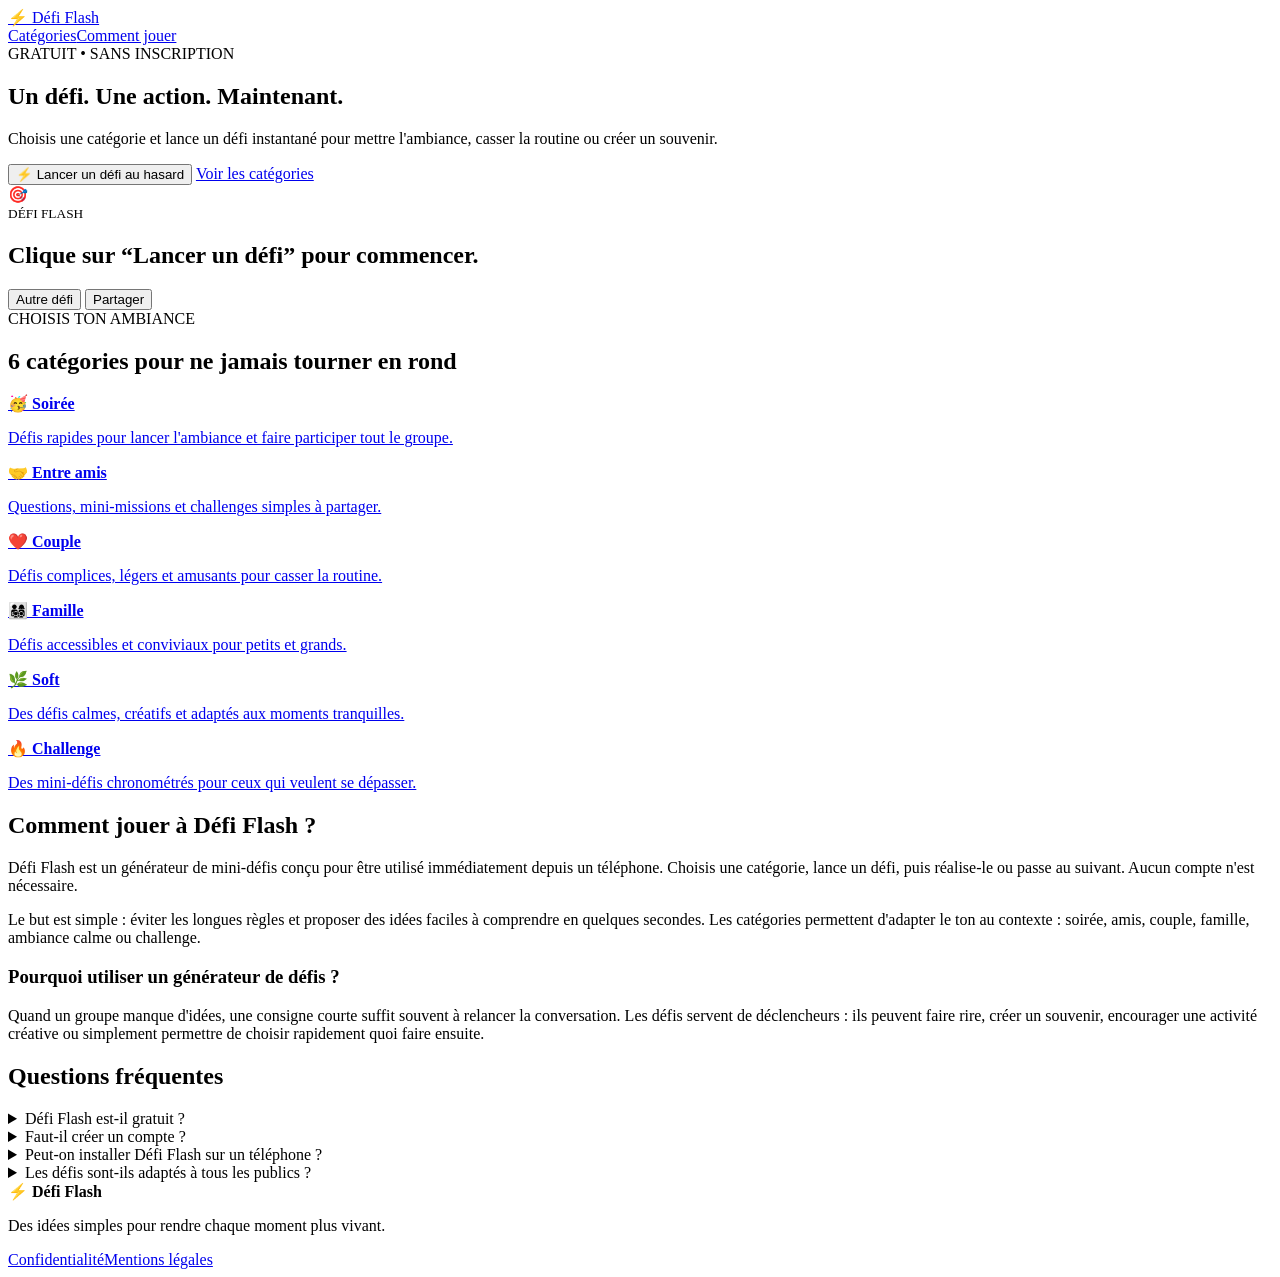
==== index.html @ edfd11cb "Ajout du site Defi Flash" ====
<!doctype html>
<html lang="fr">
<head>
  <meta charset="utf-8" />
  <meta name="viewport" content="width=device-width, initial-scale=1" />
  <meta name="theme-color" content="#111827" />
  <meta name="description" content="Défi Flash : des défis rapides et fun pour soirées, couples, familles et amis. Lance un défi, partage-le et recommence." />
  <meta name="robots" content="index,follow" />
  <link rel="canonical" href="https://defiflash.fr/" />
  <link rel="manifest" href="/manifest.webmanifest" />
  <link rel="icon" href="/assets/icon.svg" type="image/svg+xml" />
  <link rel="stylesheet" href="/assets/styles.css" />
  <script async src="https://pagead2.googlesyndication.com/pagead/js/adsbygoogle.js?client=ca-pub-3033390719516627" crossorigin="anonymous"></script>
  <title>Défi Flash — Défis rapides entre amis, en couple et en famille</title>
</head>
<body>
<header class="site-header">
  <a class="brand" href="/">⚡ Défi Flash</a>
  <nav><a href="#categories">Catégories</a><a href="#comment-ca-marche">Comment jouer</a></nav>
</header>
<main>
  <section class="hero">
    <span class="pill">GRATUIT • SANS INSCRIPTION</span>
    <h1>Un défi. Une action. <span>Maintenant.</span></h1>
    <p>Choisis une catégorie et lance un défi instantané pour mettre l'ambiance, casser la routine ou créer un souvenir.</p>
    <div class="hero-actions">
      <button class="primary" id="randomChallenge">⚡ Lancer un défi au hasard</button>
      <a class="secondary" href="#categories">Voir les catégories</a>
    </div>
  </section>

  <section class="challenge-card" id="challengeBox" aria-live="polite">
    <div class="challenge-icon">🎯</div>
    <div>
      <small>DÉFI FLASH</small>
      <h2 id="challengeText">Clique sur “Lancer un défi” pour commencer.</h2>
      <div class="challenge-actions">
        <button id="anotherChallenge">Autre défi</button>
        <button id="shareChallenge">Partager</button>
      </div>
    </div>
  </section>

  <section id="categories" class="content-section">
    <div class="section-heading"><span>CHOISIS TON AMBIANCE</span><h2>6 catégories pour ne jamais tourner en rond</h2></div>
    <div class="grid">
      <a class="category-card" href="/soiree/"><b>🥳 Soirée</b><p>Défis rapides pour lancer l'ambiance et faire participer tout le groupe.</p></a>
      <a class="category-card" href="/amis/"><b>🤝 Entre amis</b><p>Questions, mini-missions et challenges simples à partager.</p></a>
      <a class="category-card" href="/couple/"><b>❤️ Couple</b><p>Défis complices, légers et amusants pour casser la routine.</p></a>
      <a class="category-card" href="/famille/"><b>👨‍👩‍👧‍👦 Famille</b><p>Défis accessibles et conviviaux pour petits et grands.</p></a>
      <a class="category-card" href="/soft/"><b>🌿 Soft</b><p>Des défis calmes, créatifs et adaptés aux moments tranquilles.</p></a>
      <a class="category-card" href="/challenge/"><b>🔥 Challenge</b><p>Des mini-défis chronométrés pour ceux qui veulent se dépasser.</p></a>
    </div>
  </section>

  <section id="comment-ca-marche" class="content-section prose">
    <h2>Comment jouer à Défi Flash ?</h2>
    <p>Défi Flash est un générateur de mini-défis conçu pour être utilisé immédiatement depuis un téléphone. Choisis une catégorie, lance un défi, puis réalise-le ou passe au suivant. Aucun compte n'est nécessaire.</p>
    <p>Le but est simple : éviter les longues règles et proposer des idées faciles à comprendre en quelques secondes. Les catégories permettent d'adapter le ton au contexte : soirée, amis, couple, famille, ambiance calme ou challenge.</p>
    <h3>Pourquoi utiliser un générateur de défis ?</h3>
    <p>Quand un groupe manque d'idées, une consigne courte suffit souvent à relancer la conversation. Les défis servent de déclencheurs : ils peuvent faire rire, créer un souvenir, encourager une activité créative ou simplement permettre de choisir rapidement quoi faire ensuite.</p>
  </section>

  <section class="content-section faq">
    <h2>Questions fréquentes</h2>
    <details><summary>Défi Flash est-il gratuit ?</summary><p>Oui. Le site est gratuit et financé par la publicité.</p></details>
    <details><summary>Faut-il créer un compte ?</summary><p>Non. Tu peux lancer des défis immédiatement sans inscription.</p></details>
    <details><summary>Peut-on installer Défi Flash sur un téléphone ?</summary><p>Oui. Le site est une PWA : sur les navigateurs compatibles, il peut être ajouté à l'écran d'accueil comme une application.</p></details>
    <details><summary>Les défis sont-ils adaptés à tous les publics ?</summary><p>Les catégories Famille et Soft sont pensées pour rester accessibles. Les autres catégories restent légères et évitent les contenus dangereux ou illégaux.</p></details>
  </section>
</main>
<footer>
  <div><b>⚡ Défi Flash</b><p>Des idées simples pour rendre chaque moment plus vivant.</p></div>
  <div class="footer-links"><a href="/confidentialite/">Confidentialité</a><a href="/mentions-legales/">Mentions légales</a></div>
</footer>
<script src="/assets/app.js" defer></script>
</body>
</html>
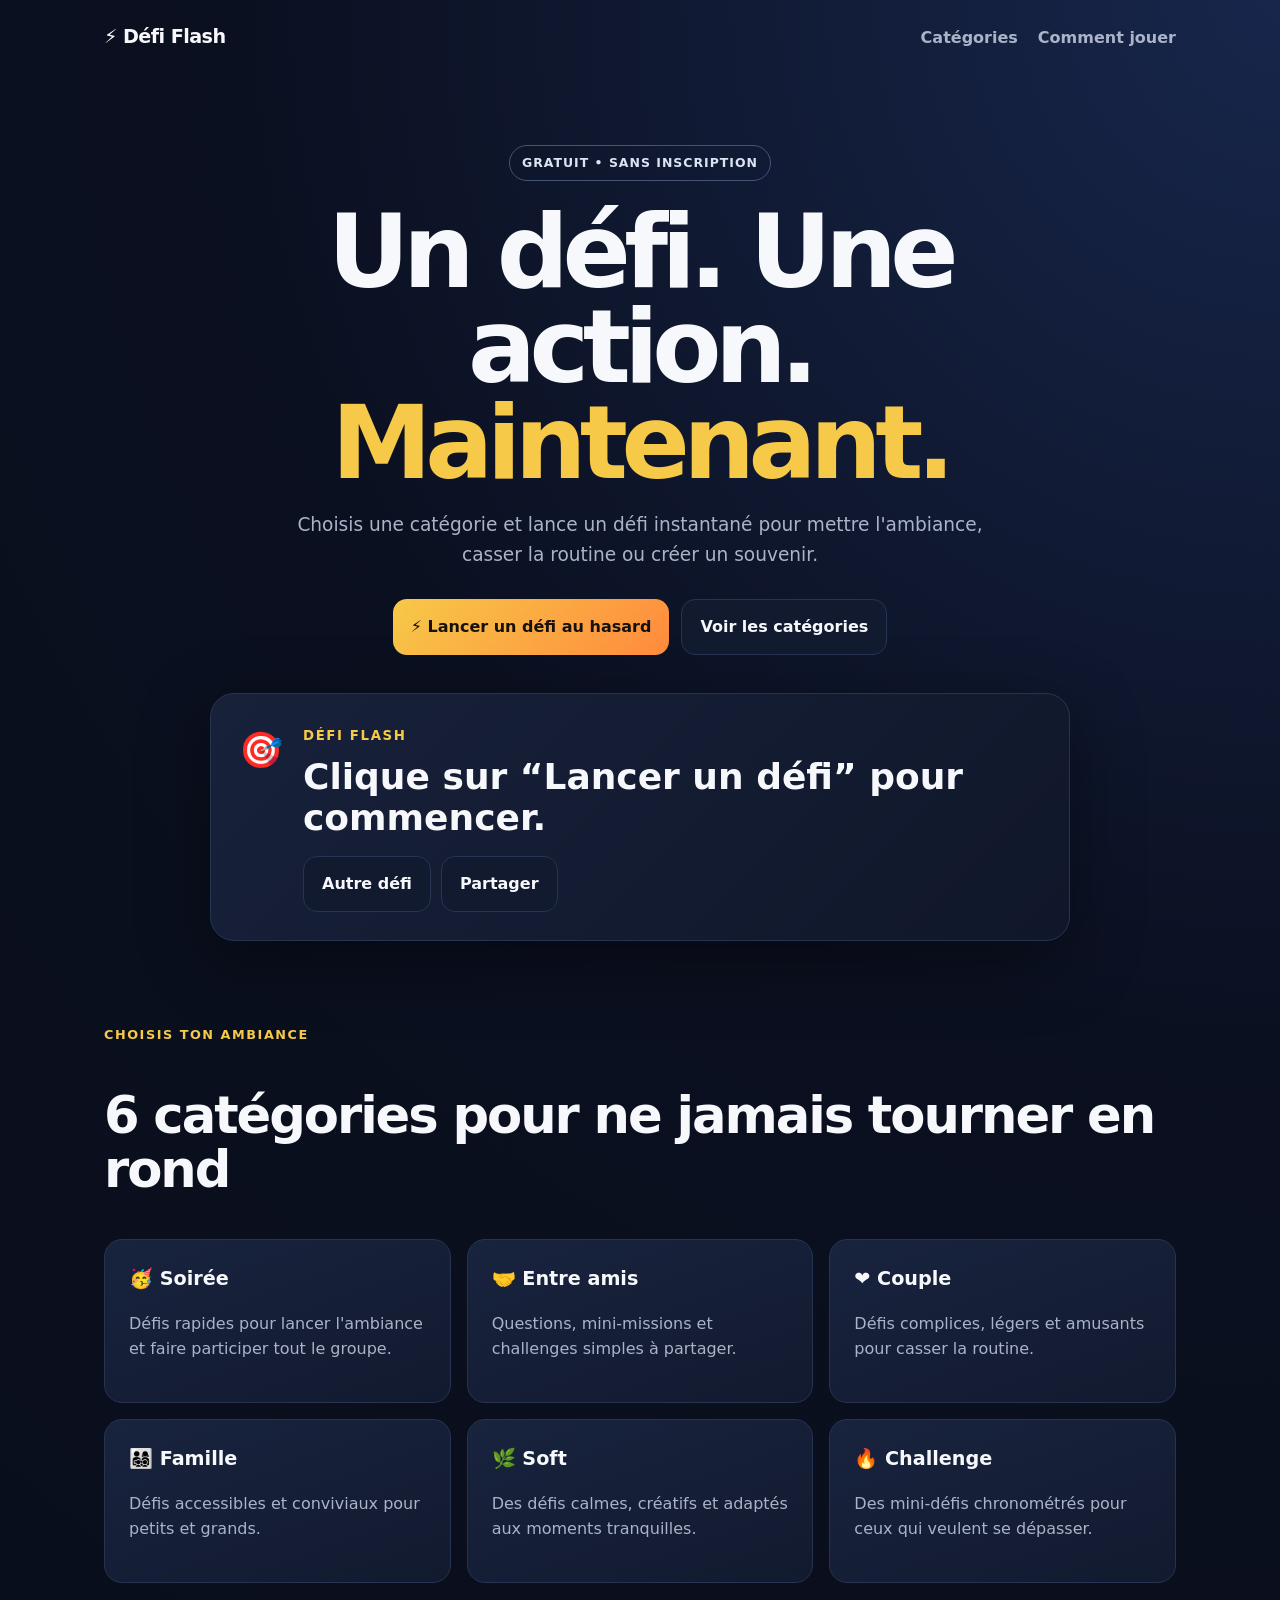
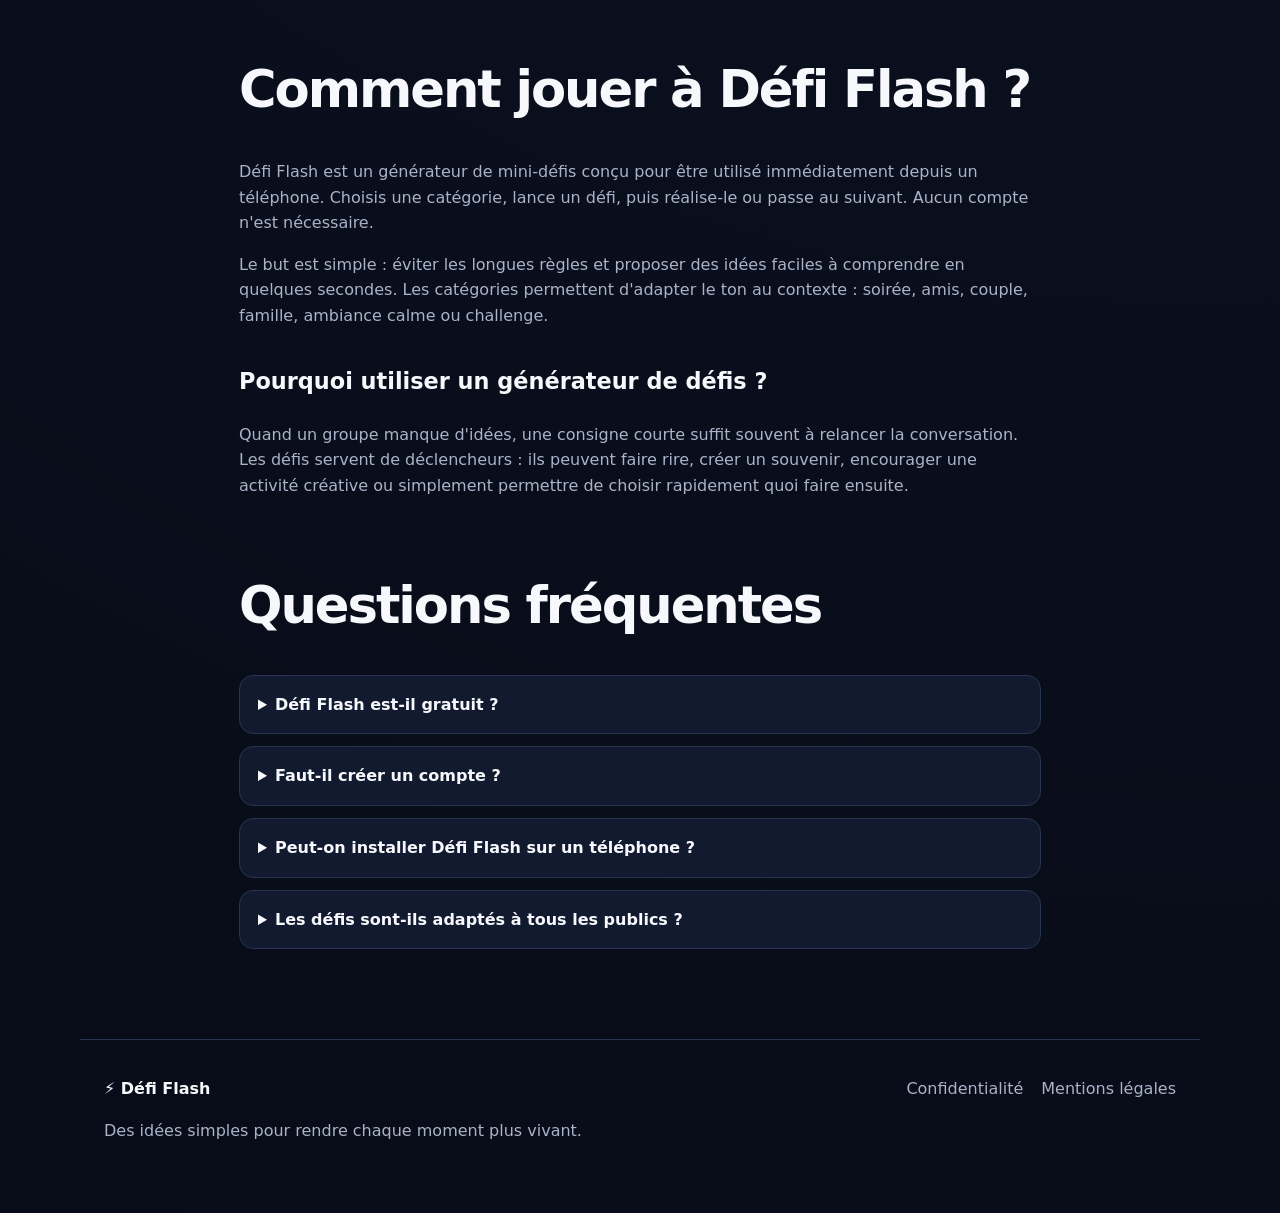
==== commit 55a50919: "Corrige les chemins CSS et JavaScript" ====
--- a/index.html
+++ b/index.html
@@ -9,7 +9,7 @@
   <link rel="canonical" href="https://defiflash.fr/" />
   <link rel="manifest" href="/manifest.webmanifest" />
   <link rel="icon" href="/assets/icon.svg" type="image/svg+xml" />
-  <link rel="stylesheet" href="/assets/styles.css" />
+  <link rel="stylesheet" href="assets/styles.css" />
   <script async src="https://pagead2.googlesyndication.com/pagead/js/adsbygoogle.js?client=ca-pub-3033390719516627" crossorigin="anonymous"></script>
   <title>Défi Flash — Défis rapides entre amis, en couple et en famille</title>
 </head>
@@ -73,6 +73,6 @@
   <div><b>⚡ Défi Flash</b><p>Des idées simples pour rendre chaque moment plus vivant.</p></div>
   <div class="footer-links"><a href="/confidentialite/">Confidentialité</a><a href="/mentions-legales/">Mentions légales</a></div>
 </footer>
-<script src="/assets/app.js" defer></script>
+<script src="assets/app.js" defer></script>
 </body>
 </html>
--- a/assets/styles.css
+++ b/assets/styles.css
@@ -0,0 +1,2 @@
+:root{--bg:#0b1020;--card:#121a2f;--card2:#18233e;--text:#f7f8fb;--muted:#aab3c8;--accent:#f7c948;--accent2:#ff8a3d;--line:#273451;--max:1120px}
+*{box-sizing:border-box}html{scroll-behavior:smooth}body{margin:0;font-family:Inter,ui-sans-serif,system-ui,-apple-system,BlinkMacSystemFont,"Segoe UI",sans-serif;background:radial-gradient(circle at top right,#17264b 0,#0b1020 34%,#080c18 100%);color:var(--text);line-height:1.6}a{color:inherit;text-decoration:none}button{font:inherit;cursor:pointer}.site-header{max-width:var(--max);margin:auto;padding:22px 24px;display:flex;align-items:center;justify-content:space-between}.brand{font-weight:900;letter-spacing:-.03em;font-size:1.2rem}.site-header nav{display:flex;gap:20px;color:var(--muted);font-weight:650}.hero{max-width:900px;margin:70px auto 38px;padding:0 24px;text-align:center}.pill{display:inline-block;padding:7px 12px;border:1px solid #445477;border-radius:99px;color:#dce3f3;font-size:.78rem;font-weight:800;letter-spacing:.08em}.hero h1{font-size:clamp(2.8rem,9vw,6.3rem);line-height:.95;margin:24px 0 18px;letter-spacing:-.065em}.hero h1 span{color:var(--accent)}.hero p{max-width:700px;margin:0 auto;color:var(--muted);font-size:1.16rem}.hero-actions{margin-top:30px;display:flex;gap:12px;justify-content:center;flex-wrap:wrap}.primary,.secondary,.challenge-actions button{border-radius:14px;padding:14px 18px;border:1px solid var(--line);font-weight:850}.primary{background:linear-gradient(135deg,var(--accent),var(--accent2));color:#16110b;border:none}.secondary,.challenge-actions button{background:var(--card);color:var(--text)}.challenge-card{max-width:860px;margin:35px auto 80px;padding:28px;display:flex;gap:20px;background:linear-gradient(135deg,#17213a,#10172a);border:1px solid var(--line);border-radius:24px;box-shadow:0 20px 70px #0006}.challenge-icon{font-size:2.2rem}.challenge-card small{color:var(--accent);font-weight:900;letter-spacing:.12em}.challenge-card h2{font-size:clamp(1.45rem,4vw,2.25rem);line-height:1.15;margin:8px 0 18px}.challenge-actions{display:flex;gap:10px;flex-wrap:wrap}.content-section{max-width:var(--max);margin:80px auto;padding:0 24px}.section-heading span{color:var(--accent);font-size:.8rem;font-weight:900;letter-spacing:.12em}.section-heading h2,.prose h2,.faq h2{font-size:clamp(2rem,4vw,3.2rem);letter-spacing:-.04em;line-height:1.05}.grid{display:grid;grid-template-columns:repeat(3,1fr);gap:16px}.category-card{padding:24px;background:linear-gradient(160deg,var(--card2),var(--card));border:1px solid var(--line);border-radius:18px;transition:.2s transform,.2s border-color}.category-card:hover{transform:translateY(-3px);border-color:#56698f}.category-card b{font-size:1.2rem}.category-card p,.prose p,.faq p,footer p{color:var(--muted)}.prose{max-width:850px}.prose h3{margin-top:35px;font-size:1.4rem}.faq{max-width:850px}.faq details{background:var(--card);border:1px solid var(--line);border-radius:14px;padding:16px 18px;margin:12px 0}.faq summary{font-weight:800;cursor:pointer}footer{border-top:1px solid var(--line);max-width:var(--max);margin:90px auto 0;padding:36px 24px 54px;display:flex;justify-content:space-between;gap:20px}.footer-links{display:flex;gap:18px;color:var(--muted)}.page{max-width:850px;margin:50px auto 100px;padding:0 24px}.page h1{font-size:clamp(2.4rem,7vw,4.8rem);letter-spacing:-.055em;line-height:1}.page .intro{font-size:1.12rem;color:var(--muted)}.mini-game{margin:35px 0;padding:24px;border-radius:20px;background:linear-gradient(140deg,var(--card2),var(--card));border:1px solid var(--line)}.mini-game button{padding:13px 16px;border:0;border-radius:12px;background:var(--accent);font-weight:900;color:#17130a}.mini-game h2{font-size:1.8rem}.article{margin-top:50px}.article h2{font-size:1.75rem}.article p{color:var(--muted)}@media(max-width:760px){.site-header nav{display:none}.hero{margin-top:35px}.grid{grid-template-columns:1fr}.challenge-card{margin-left:18px;margin-right:18px}.content-section{margin-top:60px}footer{flex-direction:column}.challenge-card{align-items:flex-start}.hero h1{font-size:3.4rem}}
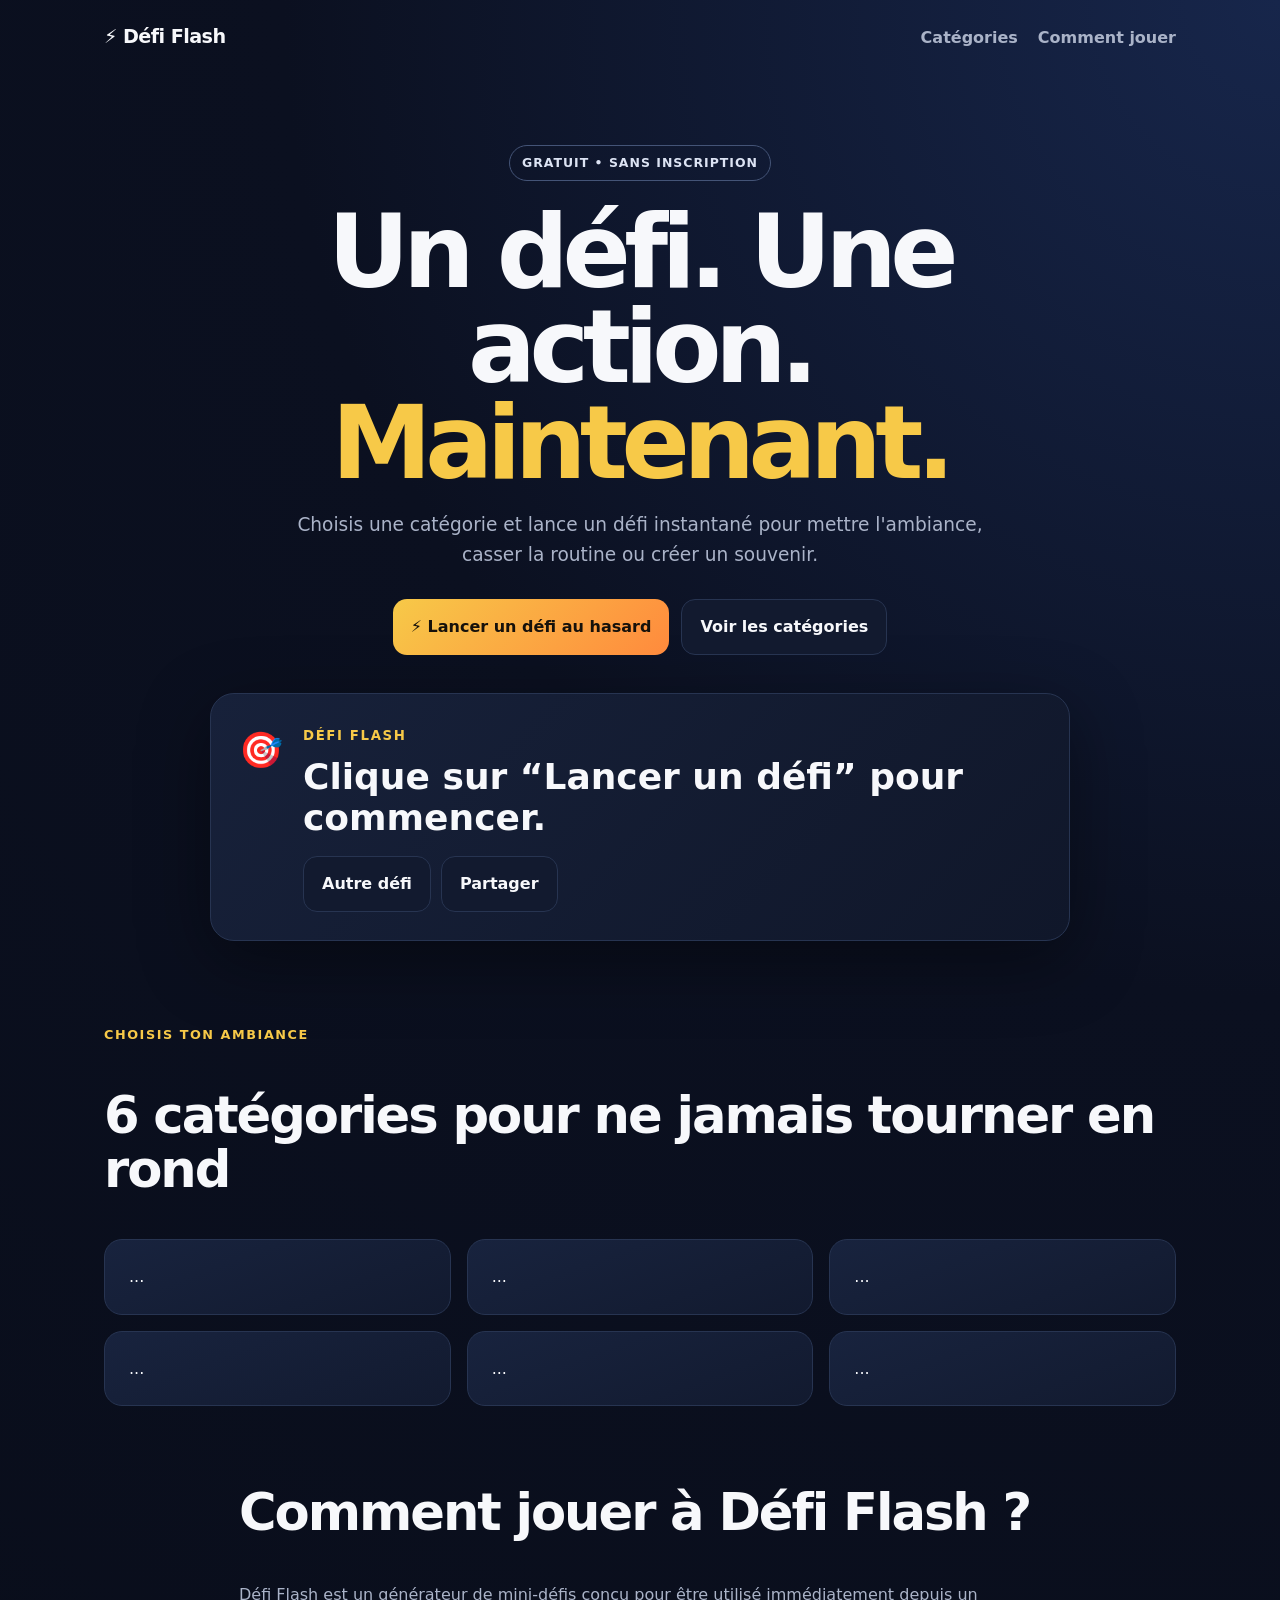
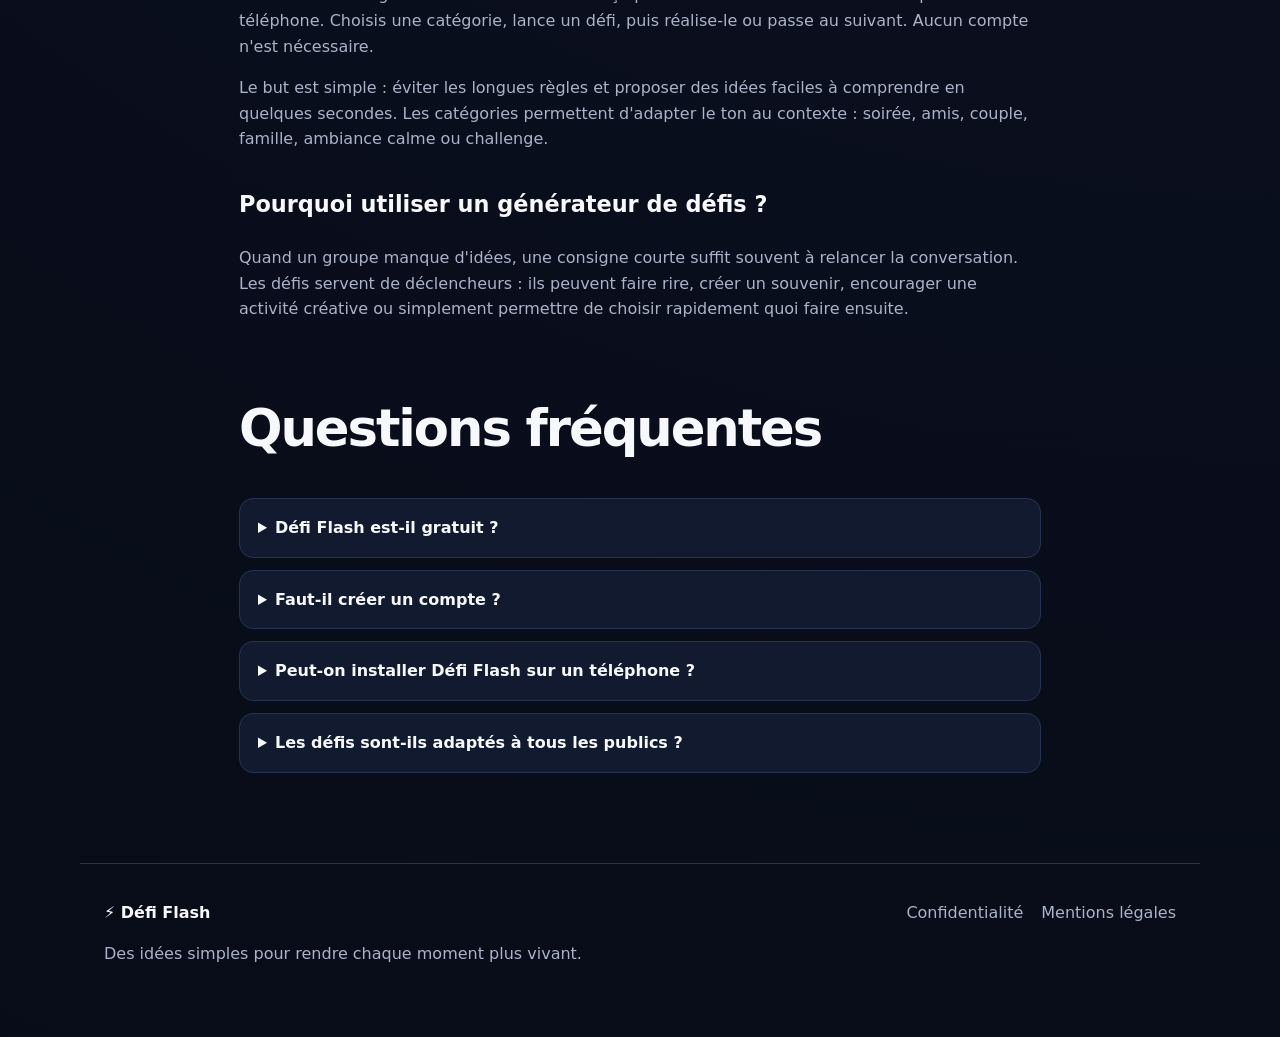
==== commit b6c3b2d5: "Ajout page Couple et mise à jour des défis" ====
--- a/index.html
+++ b/index.html
@@ -44,12 +44,12 @@
   <section id="categories" class="content-section">
     <div class="section-heading"><span>CHOISIS TON AMBIANCE</span><h2>6 catégories pour ne jamais tourner en rond</h2></div>
     <div class="grid">
-      <a class="category-card" href="/soiree/"><b>🥳 Soirée</b><p>Défis rapides pour lancer l'ambiance et faire participer tout le groupe.</p></a>
-      <a class="category-card" href="/amis/"><b>🤝 Entre amis</b><p>Questions, mini-missions et challenges simples à partager.</p></a>
-      <a class="category-card" href="/couple/"><b>❤️ Couple</b><p>Défis complices, légers et amusants pour casser la routine.</p></a>
-      <a class="category-card" href="/famille/"><b>👨‍👩‍👧‍👦 Famille</b><p>Défis accessibles et conviviaux pour petits et grands.</p></a>
-      <a class="category-card" href="/soft/"><b>🌿 Soft</b><p>Des défis calmes, créatifs et adaptés aux moments tranquilles.</p></a>
-      <a class="category-card" href="/challenge/"><b>🔥 Challenge</b><p>Des mini-défis chronométrés pour ceux qui veulent se dépasser.</p></a>
+      <a class="category-card" href="#challengeBox" data-category="soiree">...</a>
+      <a class="category-card" href="#challengeBox" data-category="amis">...</a>
+      <a class="category-card" href="#challengeBox" data-category="couple">...</a>
+      <a class="category-card" href="#challengeBox" data-category="famille">...</a>
+      <a class="category-card" href="#challengeBox" data-category="soft">...</a>
+      <a class="category-card" href="#challengeBox" data-category="challenge">...</a>
     </div>
   </section>
 
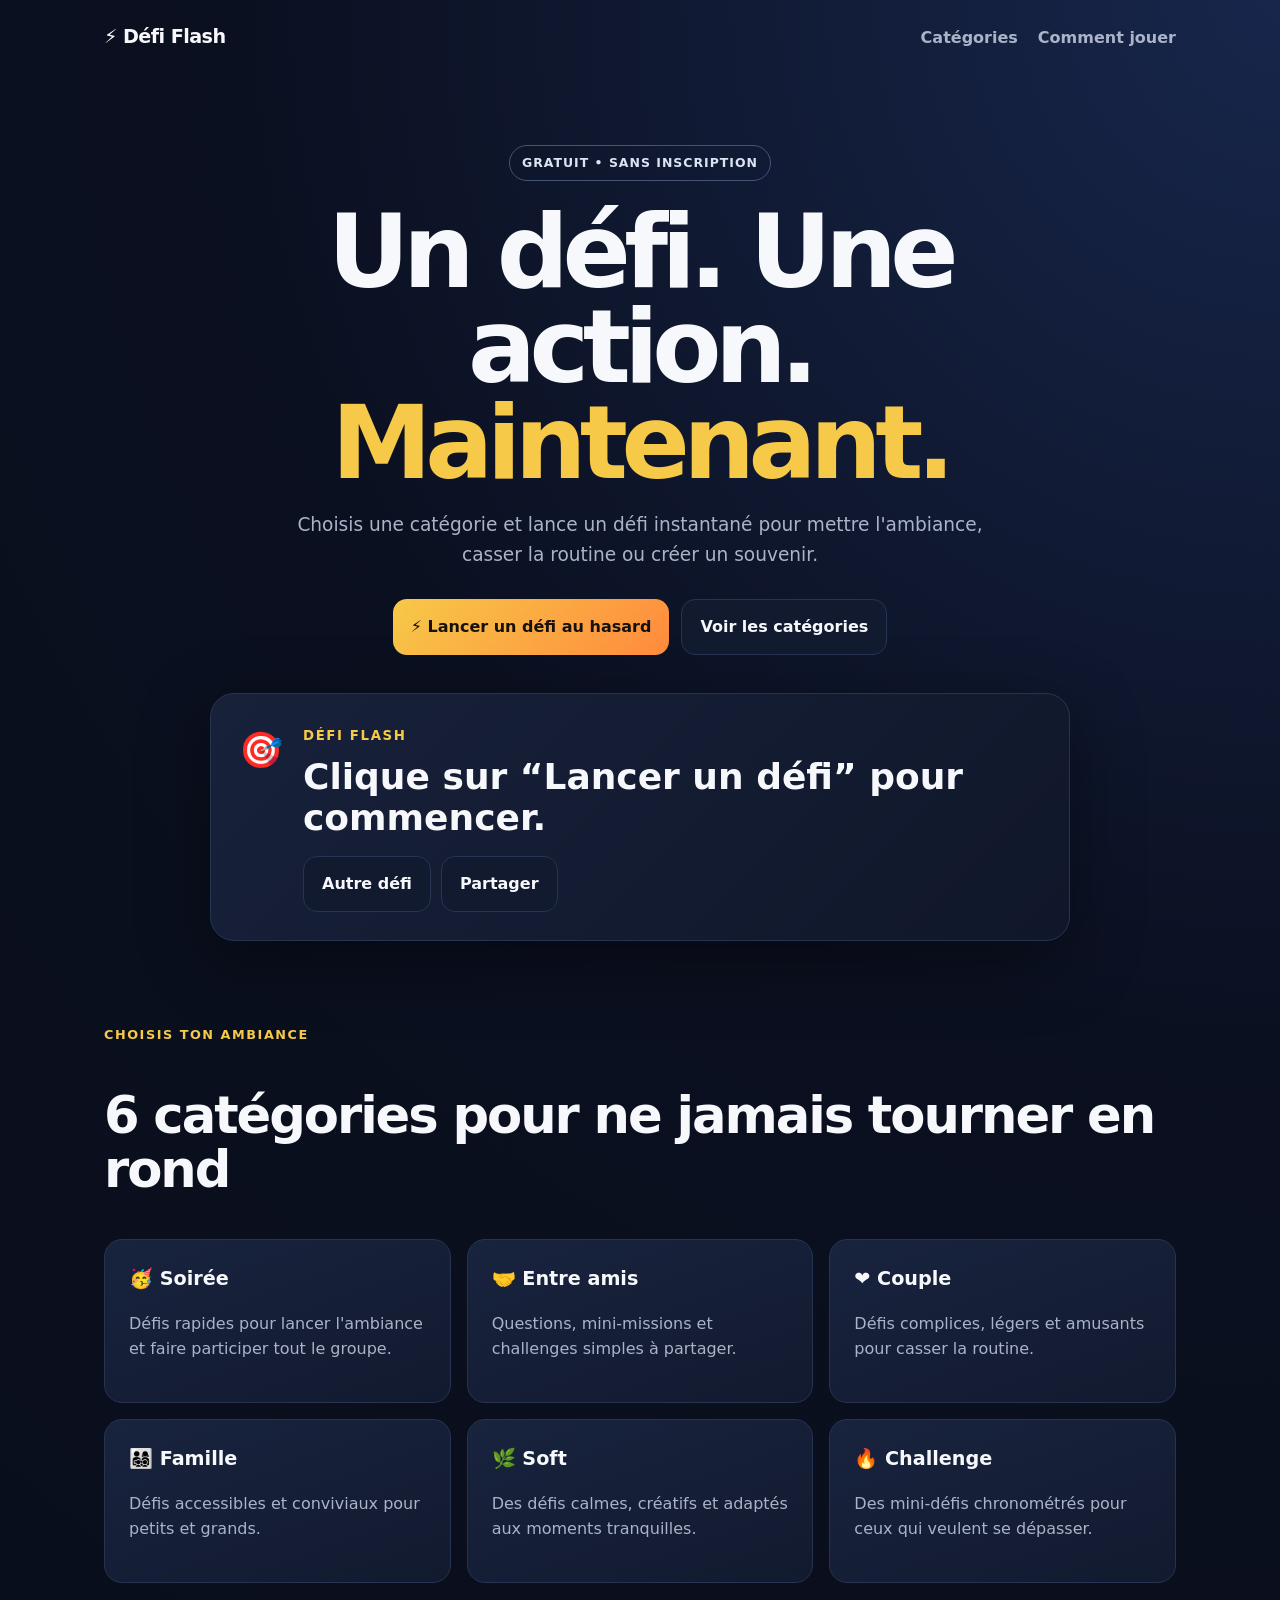
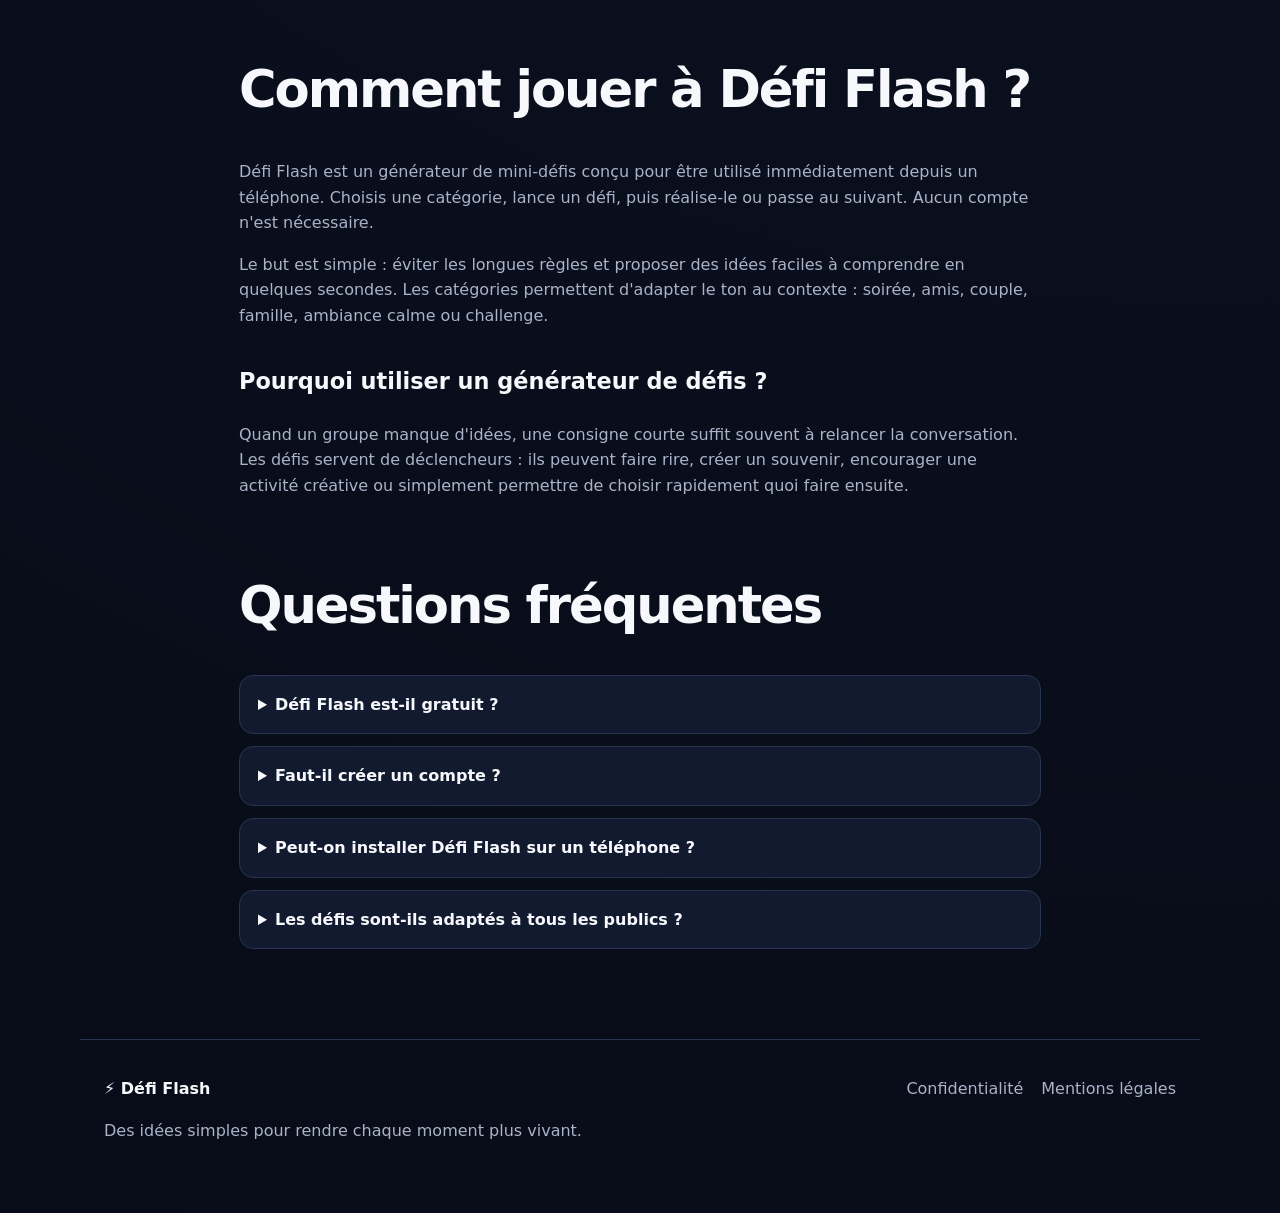
==== commit aa7bd808: "Restaure le contenu des catégories" ====
--- a/index.html
+++ b/index.html
@@ -44,12 +44,12 @@
   <section id="categories" class="content-section">
     <div class="section-heading"><span>CHOISIS TON AMBIANCE</span><h2>6 catégories pour ne jamais tourner en rond</h2></div>
     <div class="grid">
-      <a class="category-card" href="#challengeBox" data-category="soiree">...</a>
-      <a class="category-card" href="#challengeBox" data-category="amis">...</a>
-      <a class="category-card" href="#challengeBox" data-category="couple">...</a>
-      <a class="category-card" href="#challengeBox" data-category="famille">...</a>
-      <a class="category-card" href="#challengeBox" data-category="soft">...</a>
-      <a class="category-card" href="#challengeBox" data-category="challenge">...</a>
+      <a class="category-card" href="#challengeBox" data-category="soiree"><b>🥳 Soirée</b><p>Défis rapides pour lancer l'ambiance et faire participer tout le groupe.</p></a>
+      <a class="category-card" href="#challengeBox" data-category="amis"><b>🤝 Entre amis</b><p>Questions, mini-missions et challenges simples à partager.</p></a>
+      <a class="category-card" href="#challengeBox" data-category="couple"><b>❤️ Couple</b><p>Défis complices, légers et amusants pour casser la routine.</p></a>
+      <a class="category-card" href="#challengeBox" data-category="famille"><b>👨‍👩‍👧‍👦 Famille</b><p>Défis accessibles et conviviaux pour petits et grands.</p></a>
+      <a class="category-card" href="#challengeBox" data-category="soft"><b>🌿 Soft</b><p>Des défis calmes, créatifs et adaptés aux moments tranquilles.</p></a>
+      <a class="category-card" href="#challengeBox" data-category="challenge"><b>🔥 Challenge</b><p>Des mini-défis chronométrés pour ceux qui veulent se dépasser.</p></a>
     </div>
   </section>
 
